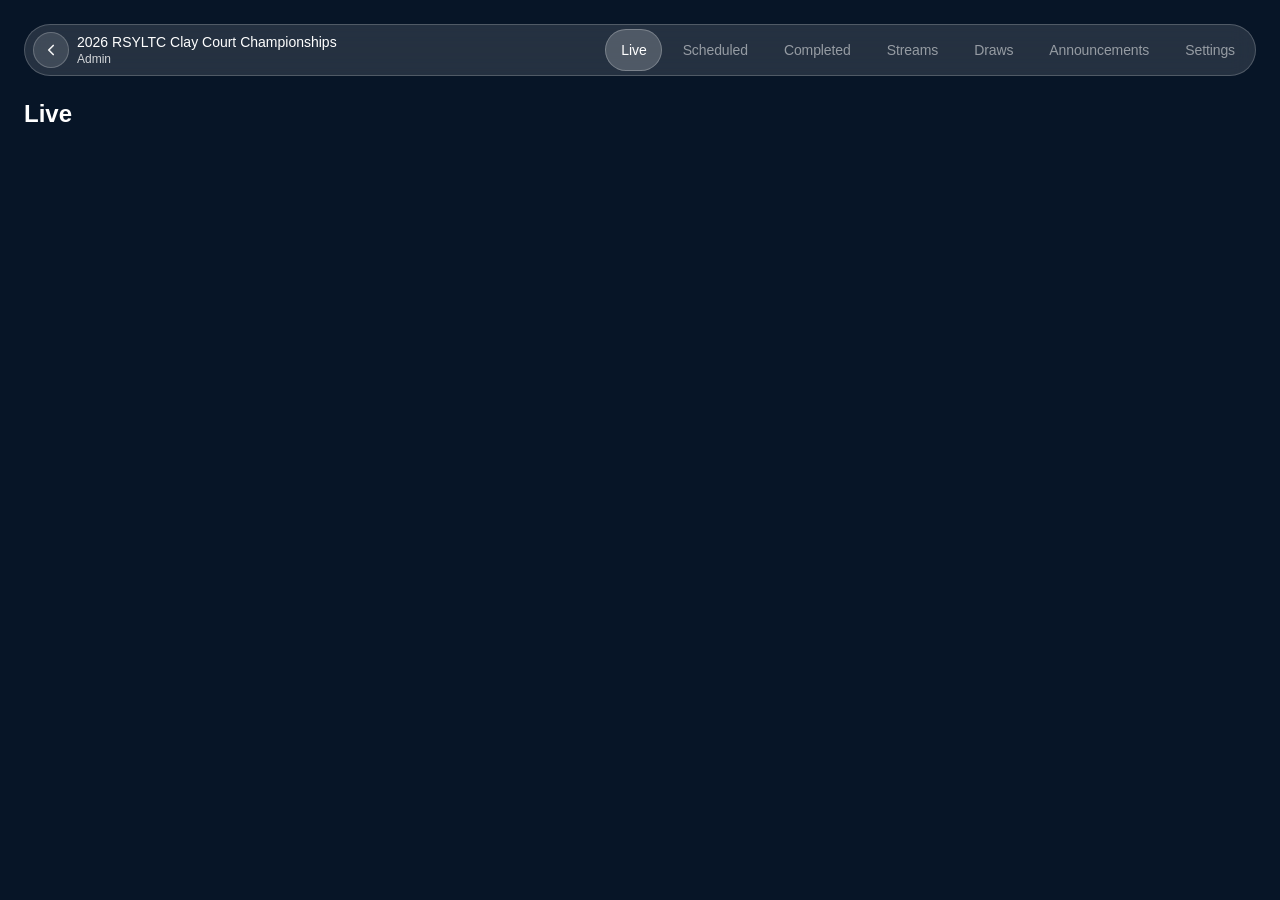
==== admin.html @ 53a026c7 "1.1.5 Hotfix. More pages have been added, with contextual tab pages for the overall page's main purp" ====
<!DOCTYPE html>
<html lang="en" class="no-transitions">
<head>
    <meta charset="UTF-8">
    <meta name="viewport" content="width=device-width, initial-scale=1.0">
    <title>2026 RSYLTC Clay Court Championships</title>
    <link rel="stylesheet" href="navbar.css">
    
    <script>
        window.PAGE_THEME = 'theme-australian';
        window.PAGE_PRIMARY_TITLE = '2026 RSYLTC Clay Court Championships';
        window.PAGE_SECONDARY_TITLE = 'Admin';

        window.PAGE_NAVIGATION_ITEMS = [
            { label: 'Live', target: '#live' },
            { label: 'Scheduled', target: '#scheduled' },
            { label: 'Completed', target: '#completed' },
            { label: 'Streams', target: '#streams' },
            { label: 'Draws', target: '#draws' },
            { label: 'Announcements', target: '#announcements' },
            { label: 'Settings', target: '#settings' }
        ];
    </script>
    <script src="anti-flash.js"></script>
    <script src="navbar.js" defer></script>
</head>
<body>

    <div class="navigation-container" id="navContainer"></div>

    <main class="main-content">
        <section id="live" class="tab-view">
            <h1>Live</h1>
        </section>
        <section id="scheduled" class="tab-view">
            <h1>Scheduled</h1>
        </section>
        <section id="completed" class="tab-view">
            <h1>Completed</h1>
        </section>
        <section id="streams" class="tab-view">
            <h1>Streams</h1>
        </section>
        <section id="draws" class="tab-view">
            <h1>Draws</h1>
        </section>
        <section id="announcements" class="tab-view">
            <h1>Announcements</h1>
        </section>
        <section id="settings" class="tab-view">
            <h1>Settings</h1>
        </section>
    </main>
    
</body>
</html>
---- navbar.css ----
/* ==========================================================================
   Navigation Component Stylesheet
   ========================================================================== */

/* -------------------------------------------------------------
   0. Global Resets & Transitions Control
   ------------------------------------------------------------- */
.no-transitions *,
.no-transitions *::before,
.no-transitions *::after {
    transition: none !important;
}

*, *::before, *::after {
    box-sizing: border-box;
    margin: 0;
    padding: 0;
    -webkit-tap-highlight-color: transparent;
}

/* -------------------------------------------------------------
   1. Design Tokens & Theme Definitions
   ------------------------------------------------------------- */
:root {
    --canvas-background-color: #0B192C;
    --court-accent-color: #38BDF8;
    --navbar-height: 52px;
    --back-btn-size: 36px;
    --tab-bubble-height: 44px;
    --back-btn-offset: calc((var(--navbar-height) - var(--back-btn-size)) / 2);
    --tab-bubble-offset-v: calc((var(--navbar-height) - var(--tab-bubble-height)) / 2);
    --page-outer-spacing: 24px;
    --navbar-pill-background: rgba(15, 23, 42, 0.75);
    --navbar-border-color: rgba(255, 255, 255, 0.2);
    
    /* Easing Definitions */
    --ease-cinematic: cubic-bezier(0.32, 0.94, 0.2, 1);
    --ease-bubble: cubic-bezier(0.32, 0.94, 0.2, 1);
    --fade-duration: 0.4s;
    --slide-duration: 0.75s;
    --chevron-duration: 0.5s;

    /* BAR 3 ANIMATION TIMINGS */
    --bar3-fade-out-duration: 0.75s;
    --bar3-fade-in-duration: 0.75s;

    /* Set by JS when toggling Bar 3 */
    --bar3-h: auto;
}

/* Themes */
:root.theme-australian, body.theme-australian { --canvas-background-color: #071527; --court-accent-color: #38BDF8; }
:root.theme-french, body.theme-french         { --canvas-background-color: #1A4D2E; --court-accent-color: #E27355; }
:root.theme-wimbledon, body.theme-wimbledon   { --canvas-background-color: #3D2358; --court-accent-color: #34D399; }
:root.theme-usopen, body.theme-usopen         { --canvas-background-color: #1E293B; --court-accent-color: #60A5FA; }
:root.theme-streams, body.theme-streams       { --canvas-background-color: #0B3D66; --court-accent-color: #38BDF8; }
:root.theme-settings, body.theme-settings     { --canvas-background-color: #2B1B3F; --court-accent-color: #C084FC; }

/* -------------------------------------------------------------
   2. Base Layout & Typography
   ------------------------------------------------------------- */
body {
    background-color: var(--canvas-background-color);
    width: 100%;
    min-height: 100vh;
    overflow-x: hidden;
    padding: var(--page-outer-spacing);
    font-family: "SF Pro Text", -apple-system, BlinkMacSystemFont, "Segoe UI", Roboto, sans-serif;
    -webkit-font-smoothing: antialiased;
    color: #FFFFFF;
    transition: background-color var(--fade-duration) var(--ease-cinematic);
}

.active-tab-display, 
h1, h2, h3, h4, h5, h6, 
.main-content {
    color: #FFFFFF !important;
}

.navigation-container {
    position: relative;
    z-index: 1000;
    display: flex;
    flex-direction: column;
    margin-bottom: var(--page-outer-spacing);
    transform: translateZ(0);
}

.main-content {
    transition: margin-top var(--bar3-fade-out-duration) var(--ease-cinematic),
                transform 0.3s var(--ease-cinematic);
}

/* Tab Views */
.tab-view {
    display: none;
    overflow: visible;
}

.tab-view.is-active {
    display: block;
}

/* -------------------------------------------------------------
   3. Main Navbar Shell (Bar 1 / Bar 2)
   ------------------------------------------------------------- */
.navbar {
    width: 100%;
    height: var(--navbar-height);
    background: var(--navbar-pill-background);
    border-radius: 9999px;
    border: 1px solid var(--navbar-border-color);
    overflow: hidden;
    display: flex;
    align-items: center;
    justify-content: space-between;
    position: relative;
    isolation: isolate;
}

@supports (backdrop-filter: blur(12px)) or (-webkit-backdrop-filter: blur(12px)) {
    .navbar {
        background: rgba(255, 255, 255, 0.12);
        backdrop-filter: blur(12px);
        -webkit-backdrop-filter: blur(12px);
    }
}

/* -------------------------------------------------------------
   4. Universal Action Button & Branding Components
   ------------------------------------------------------------- */
.branding-group {
    display: flex;
    align-items: center;
    padding-left: var(--back-btn-offset);
    flex-shrink: 0;
    width: max-content;
    z-index: 2;
    height: 100%;
}

.navigation-container:not(.is-collapsed-mode) .header-titles {
    flex-shrink: 0;
    width: max-content;
}

/* Universal Adaptable Action Button */
.action-button,
.icon-action-button {
    height: var(--back-btn-size);
    min-width: var(--back-btn-size);
    border-radius: 9999px;
    display: inline-flex;
    align-items: center;
    justify-content: center;
    gap: 6px;
    padding: 0 14px;
    background: rgba(255, 255, 255, 0.12);
    border: 1px solid rgba(255, 255, 255, 0.22);
    color: rgba(255, 255, 255, 0.95);
    font-size: 14px;
    font-weight: 500;
    line-height: 1;
    flex-shrink: 0;
    cursor: pointer;
    user-select: none;
    -webkit-tap-highlight-color: transparent;
    outline: none;
    touch-action: manipulation;
    will-change: transform, background-color, border-color;
    transition: transform 0.4s cubic-bezier(0.34, 1.75, 0.64, 1), 
                background-color 0.3s ease, 
                border-color 0.3s ease;
}

.action-button.icon-only,
.icon-action-button {
    width: var(--back-btn-size);
    padding: 0;
}

@media (hover: hover) and (pointer: fine) {
    .action-button:hover,
    .icon-action-button:hover { 
        background: rgba(255, 255, 255, 0.22); 
        border-color: rgba(255, 255, 255, 0.35); 
    }
}

.action-button:active, 
.action-button.is-pressed,
.icon-action-button:active, 
.icon-action-button.is-pressed {
    transform: scale(0.82) !important;
    background: rgba(255, 255, 255, 0.38) !important;
    border-color: rgba(255, 255, 255, 0.55) !important;
    transition: transform 0.04s ease, background-color 0.04s ease, border-color 0.04s ease !important;
}

.action-button:focus,
.action-button:focus-visible,
.icon-action-button:focus,
.icon-action-button:focus-visible {
    outline: none;
}

.action-button svg,
.icon-action-button svg {
    width: 18px;
    height: 18px;
    flex-shrink: 0;
    transition: transform var(--slide-duration) var(--ease-cinematic), opacity 0.3s var(--ease-cinematic);
}

/* -------------------------------------------------------------
   4b. Dynamic Section Header & Paragraph Animation
   ------------------------------------------------------------- */
.section-header {
    display: flex;
    flex-wrap: wrap;
    align-items: center;
    margin-bottom: 24px;
    width: 100%;
    overflow: visible;
    transition: gap 0.4s var(--ease-cinematic);
}

.section-header h1,
.section-header h2,
.section-header h3,
.section-header .active-tab-display,
.section-header .section-title {
    flex-shrink: 0;
    margin: 0;
}

.section-subtitle {
    font-size: 14px;
    line-height: 1.5;
    color: rgba(255, 255, 255, 0.72);
    width: 100%;
    order: 3;
    transition: transform 0.4s var(--ease-cinematic), 
                margin-top 0.4s var(--ease-cinematic),
                opacity 0.3s var(--ease-cinematic);
}

.section-actions {
    display: flex;
    align-items: center;
    gap: 8px;
    order: 2;
    
    overflow-x: auto;
    overflow-y: visible;
    scrollbar-width: none;
    -webkit-overflow-scrolling: touch;
    
    padding-top: 6px;
    padding-bottom: 6px;
    margin-top: -6px;
    margin-bottom: -6px;

    transition: margin 0.4s var(--ease-cinematic),
                padding 0.4s var(--ease-cinematic),
                width 0.4s var(--ease-cinematic),
                transform 0.4s var(--ease-cinematic);
}

.section-actions::-webkit-scrollbar {
    display: none;
}

.section-actions .action-button,
.section-actions .icon-action-button {
    flex-shrink: 0;
}

.section-header:not(.is-stacked) {
    flex-direction: row;
    gap: 12px 16px;
}

.section-header:not(.is-stacked) .section-actions {
    width: auto;
    max-width: none;
    margin-left: -10px;
    margin-right: -10px;
    padding-left: 10px;
    padding-right: 10px;
}

.section-header:not(.is-stacked) .section-subtitle {
    margin-top: 4px;
}

.section-header.is-stacked {
    flex-direction: column;
    align-items: flex-start;
    gap: 12px;
}

.section-header.is-stacked .section-actions {
    margin-left: calc(-1 * var(--page-outer-spacing));
    margin-right: calc(-1 * var(--page-outer-spacing));
    padding-left: var(--page-outer-spacing);
    padding-right: var(--page-outer-spacing);
    width: calc(100% + (2 * var(--page-outer-spacing)));
}

.section-header.is-stacked .section-subtitle {
    margin-top: 2px;
}

/* -------------------------------------------------------------
   5. Header & Chevron Hardcoded States
   ------------------------------------------------------------- */
.toggle-menu-button { 
    display: none; 
    z-index: 10; 
}

.toggle-menu-button svg {
    width: 18px;
    height: 18px;
    transform: rotate(0deg);
    transition: transform var(--chevron-duration) var(--ease-cinematic);
    transform-origin: center center;
}

.toggle-menu-button:not(.is-collapsed) svg {
    transform: rotate(180deg);
}

.toggle-menu-button.is-collapsed svg { 
    transform: rotate(360deg); 
}

.header-titles {
    height: var(--back-btn-size);
    display: flex;
    flex-direction: column;
    justify-content: center;
    gap: 1px;
    white-space: nowrap;
    padding: 0 var(--back-btn-offset);
    overflow: hidden;
    flex-shrink: 0;
    width: max-content;
}

.primary-title { 
    font-size: 14px; 
    line-height: 1.2; 
    font-weight: 500; 
    color: #FFFFFF; 
}

.secondary-title { 
    font-size: 12px; 
    line-height: 1.2; 
    font-weight: 400; 
    color: rgba(255, 255, 255, 0.80); 
}

/* -------------------------------------------------------------
   6. Tabs & Active Pill Highlight
   ------------------------------------------------------------- */
.tab-scroll-viewport {
    position: relative;
    display: flex;
    align-items: center;
    height: 100%;
    margin-left: auto;
    overflow-x: auto;
    scrollbar-width: none;
    min-width: 0;
    scroll-behavior: auto !important;
    overscroll-behavior-x: contain;
    -webkit-overflow-scrolling: auto;
    touch-action: pan-x pan-y;
}

.tab-scroll-viewport::-webkit-scrollbar { 
    display: none; 
}

.tab-list {
    position: relative;
    display: flex;
    align-items: center;
    gap: 4px;
    list-style: none;
    height: 100%;
    padding: 0 var(--tab-bubble-offset-v);
    margin-left: auto;
    flex-shrink: 0;
}

.tab-item { 
    height: 100%; 
    display: flex; 
    align-items: center; 
    flex-shrink: 0; 
    z-index: 1; 
    position: relative; 
}

.tab-link {
    color: rgba(255, 255, 255, 0.72);
    text-decoration: none;
    font-size: 14px;
    font-weight: 400;
    letter-spacing: -0.1px;
    white-space: nowrap;
    height: 100%;
    display: flex;
    align-items: center;
    padding: 0 16px;
    border-radius: 9999px;
    opacity: 0.72;
    transition: color 0.3s var(--ease-cinematic), opacity 0.3s var(--ease-cinematic);
    user-select: none;
    cursor: pointer;
    touch-action: manipulation;
    -webkit-tap-highlight-color: transparent;
}

.tab-link.is-active,
.tab-link.is-active:hover,
.tab-link.is-active:focus,
.tab-link.is-active:active { 
    color: #FFFFFF !important; 
    opacity: 1 !important; 
    font-weight: 400;
}

@media (hover: hover) {
    .tab-link:not(.is-active):hover { 
        color: rgba(255, 255, 255, 0.95); 
        opacity: 0.9; 
    }
}

.active-tab-highlight {
    position: absolute;
    top: var(--tab-bubble-offset-v);
    bottom: var(--tab-bubble-offset-v);
    left: 0;
    background: rgba(255, 255, 255, 0.20);
    border: 1px solid rgba(255, 255, 255, 0.25);
    border-radius: 9999px;
    pointer-events: none;
    opacity: 0;
    transition: transform var(--slide-duration) var(--ease-bubble), 
                width var(--slide-duration) var(--ease-bubble), 
                opacity var(--fade-duration) var(--ease-cinematic);
    z-index: 0;
    will-change: transform, width;
}

.active-tab-highlight.is-visible { 
    opacity: 1; 
}

.active-tab-highlight.no-transition { 
    transition: none !important; 
}

.icon-action-button,
.action-button,
.stacked-tab-navbar {
    will-change: transform, opacity;
    transform: translateZ(0);
}

.stacked-tab-wrapper {
    display: none;
    z-index: 0;
}

/* -------------------------------------------------------------
   7. State 2 Collapsed Layout Rules (Bar 2 & Bar 3)
   ------------------------------------------------------------- */
.navigation-container.is-collapsed-mode .toggle-menu-button {
    display: grid;
    position: absolute;
    right: 0;
    top: 50%;
    transform: translateY(-50%);
    margin-right: var(--back-btn-offset);
    margin-left: 16px; 
}

.navigation-container.is-collapsed-mode .toggle-menu-button:active,
.navigation-container.is-collapsed-mode .toggle-menu-button.is-pressed {
    transform: translateY(-50%) scale(0.82) !important;
}

.navigation-container.is-collapsed-mode .branding-group {
    padding-right: calc(var(--back-btn-size) + (var(--back-btn-offset) * 2));
    width: 100%;
    min-width: 0;
    flex-shrink: 1;
}

.navigation-container.is-collapsed-mode .header-titles { 
    min-width: 0; 
    flex-shrink: 1;
    padding-right: 4px;
}

.navigation-container.is-collapsed-mode .primary-title,
.navigation-container.is-collapsed-mode .secondary-title { 
    text-overflow: ellipsis; 
    overflow: hidden; 
}

.combined-header-navbar {
    flex-shrink: 0;
}

.navigation-container:not(.is-collapsed-mode) .branding-group {
    flex-shrink: 0;
}

.navigation-container:not(.is-collapsed-mode) .tab-scroll-viewport {
    flex-shrink: 0;
}

/* -------------------------------------------------------------
   8. Bar 3 Accordion Grid & Animations
   ------------------------------------------------------------- */
#lowerTabWrapper,
.navigation-container.is-collapsed-mode .stacked-tab-wrapper {
    display: block;
    width: 100%;
    margin-top: 0px;
    overflow: visible !important; 
    height: var(--bar3-h, 0px);
    transition: height var(--bar3-fade-in-duration) var(--ease-cinematic);
    will-change: height;
    z-index: 1;
}

.navigation-container.is-collapsed-mode .stacked-tab-wrapper.is-hidden {
    pointer-events: none;
    height: 0px !important;
    transition: height var(--bar3-fade-out-duration) var(--ease-cinematic);
}

.navigation-container:not(.is-collapsed-mode) #lowerTabWrapper {
    display: none !important;
}

.navigation-container:not(.is-collapsed-mode) .toggle-menu-button {
    display: none !important;
}

.navigation-container.is-collapsed-mode #combinedNavbar .tab-scroll-viewport {
    display: flex !important;
    visibility: hidden !important;
    pointer-events: none !important;
    position: absolute !important;
    opacity: 0 !important;
    right: 0;
}

.navigation-container.is-collapsed-mode .stacked-tab-navbar-inner {
    padding-top: 8px;
    background: transparent;
}

.navigation-container.is-collapsed-mode .stacked-tab-navbar {
    display: flex;
    height: var(--navbar-height);
    border-radius: 9999px;
    overflow: hidden;
    opacity: 1;
    transform: translateY(0);
    filter: blur(0px);
    transition: opacity var(--bar3-fade-in-duration) var(--ease-cinematic),
                transform var(--bar3-fade-in-duration) var(--ease-cinematic),
                filter var(--bar3-fade-in-duration) var(--ease-cinematic);
    will-change: opacity, transform, filter;
    position: relative;
    z-index: 1;
}

.navigation-container.is-collapsed-mode .stacked-tab-wrapper.is-hidden .stacked-tab-navbar {
    opacity: 0;
    transform: translateY(calc(-100% - 8px));
    filter: blur(6px);
    transition: opacity var(--bar3-fade-out-duration) var(--ease-cinematic),
                transform var(--bar3-fade-out-duration) var(--ease-cinematic),
                filter var(--bar3-fade-out-duration) var(--ease-cinematic);
}

.navigation-container.is-collapsed-mode #combinedNavbar {
    position: relative;
    z-index: 3;
}

.navigation-container.is-collapsed-mode {
    position: relative;
    z-index: 1000;
}

.navigation-container.is-collapsed-mode .stacked-tab-navbar .tab-scroll-viewport { 
    width: 100%; 
    height: 100%;
    padding: 0 var(--tab-bubble-offset-v); 
    border-radius: 9999px;
    overflow-x: auto;
}

.navigation-container.is-collapsed-mode .stacked-tab-navbar .tab-list { 
    margin-left: 0; 
    padding: 0; 
}
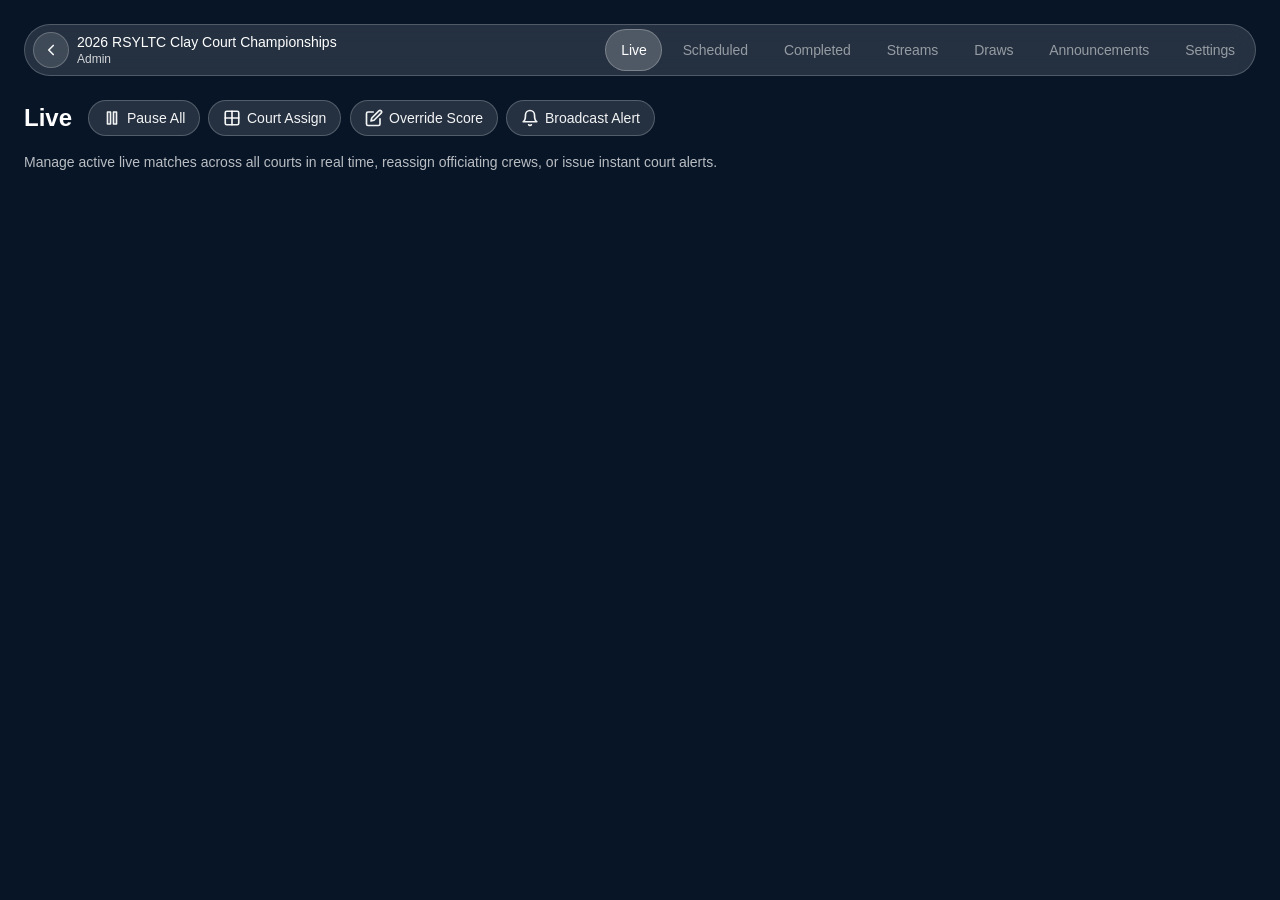
==== commit 5947190b: "1.1.6 Pages now have more contextual information. This includes full button rows, and paragraph info" ====
--- a/admin.html
+++ b/admin.html
@@ -30,25 +30,249 @@
 
     <main class="main-content">
         <section id="live" class="tab-view">
-            <h1>Live</h1>
-        </section>
+            <div class="section-header">
+                <h1>Live</h1>
+                <div class="section-actions">
+                    <button class="action-button" aria-label="Pause All Matches">
+                        <svg viewBox="0 0 24 24" fill="none" stroke="currentColor" stroke-width="2.2" stroke-linecap="round" stroke-linejoin="round">
+                            <rect x="6" y="4" width="4" height="16"></rect>
+                            <rect x="14" y="4" width="4" height="16"></rect>
+                        </svg>
+                        <span>Pause All</span>
+                    </button>
+                    <button class="action-button" aria-label="Assign Courts">
+                        <svg viewBox="0 0 24 24" fill="none" stroke="currentColor" stroke-width="2.2" stroke-linecap="round" stroke-linejoin="round">
+                            <rect x="3" y="3" width="18" height="18" rx="2"></rect>
+                            <path d="M3 12h18"></path>
+                            <path d="M12 3v18"></path>
+                        </svg>
+                        <span>Court Assign</span>
+                    </button>
+                    <button class="action-button" aria-label="Override Score">
+                        <svg viewBox="0 0 24 24" fill="none" stroke="currentColor" stroke-width="2.2" stroke-linecap="round" stroke-linejoin="round">
+                            <path d="M11 4H4a2 2 0 0 0-2 2v14a2 2 0 0 0 2 2h14a2 2 0 0 0 2-2v-7"></path>
+                            <path d="M18.5 2.5a2.121 2.121 0 0 1 3 3L12 15l-4 1 1-4 9.5-9.5z"></path>
+                        </svg>
+                        <span>Override Score</span>
+                    </button>
+                    <button class="action-button" aria-label="Broadcast Alert">
+                        <svg viewBox="0 0 24 24" fill="none" stroke="currentColor" stroke-width="2.2" stroke-linecap="round" stroke-linejoin="round">
+                            <path d="M18 8A6 6 0 0 0 6 8c0 7-3 9-3 9h18s-3-2-3-9"></path>
+                            <path d="M13.73 21a2 2 0 0 1-3.46 0"></path>
+                        </svg>
+                        <span>Broadcast Alert</span>
+                    </button>
+                </div>
+                <p class="section-subtitle">Manage active live matches across all courts in real time, reassign officiating crews, or issue instant court alerts.</p>
+            </div>
+        </section>
+
         <section id="scheduled" class="tab-view">
-            <h1>Scheduled</h1>
-        </section>
+            <div class="section-header">
+                <h1>Scheduled</h1>
+                <div class="section-actions">
+                    <button class="action-button" aria-label="Auto Schedule">
+                        <svg viewBox="0 0 24 24" fill="none" stroke="currentColor" stroke-width="2.2" stroke-linecap="round" stroke-linejoin="round">
+                            <rect x="3" y="4" width="18" height="18" rx="2" ry="2"></rect>
+                            <line x1="16" y1="2" x2="16" y2="6"></line>
+                            <line x1="8" y1="2" x2="8" y2="6"></line>
+                            <line x1="3" y1="10" x2="21" y2="10"></line>
+                            <path d="m10 16 2 2 4-4"></path>
+                        </svg>
+                        <span>Auto-Schedule</span>
+                    </button>
+                    <button class="action-button" aria-label="Delay Matches">
+                        <svg viewBox="0 0 24 24" fill="none" stroke="currentColor" stroke-width="2.2" stroke-linecap="round" stroke-linejoin="round">
+                            <circle cx="12" cy="12" r="10"></circle>
+                            <polyline points="12 6 12 12 16 14"></polyline>
+                        </svg>
+                        <span>Delay Matches</span>
+                    </button>
+                    <button class="action-button" aria-label="Court Availability">
+                        <svg viewBox="0 0 24 24" fill="none" stroke="currentColor" stroke-width="2.2" stroke-linecap="round" stroke-linejoin="round">
+                            <rect x="3" y="3" width="7" height="7"></rect>
+                            <rect x="14" y="3" width="7" height="7"></rect>
+                            <rect x="14" y="14" width="7" height="7"></rect>
+                            <rect x="3" y="14" width="7" height="7"></rect>
+                        </svg>
+                        <span>Court Availability</span>
+                    </button>
+                </div>
+                <p class="section-subtitle">Oversee upcoming order of play, balance court workloads, and apply schedule delays due to weather or length of play.</p>
+            </div>
+        </section>
+
         <section id="completed" class="tab-view">
-            <h1>Completed</h1>
-        </section>
+            <div class="section-header">
+                <h1>Completed</h1>
+                <div class="section-actions">
+                    <button class="action-button" aria-label="Verify Scores">
+                        <svg viewBox="0 0 24 24" fill="none" stroke="currentColor" stroke-width="2.2" stroke-linecap="round" stroke-linejoin="round">
+                            <path d="M22 11.08V12a10 10 0 1 1-5.93-9.14"></path>
+                            <polyline points="22 4 12 14.01 9 11.01"></polyline>
+                        </svg>
+                        <span>Verify Scores</span>
+                    </button>
+                    <button class="action-button" aria-label="Audit Log">
+                        <svg viewBox="0 0 24 24" fill="none" stroke="currentColor" stroke-width="2.2" stroke-linecap="round" stroke-linejoin="round">
+                            <path d="M14 2H6a2 2 0 0 0-2 2v16a2 2 0 0 0 2 2h12a2 2 0 0 0 2-2V8z"></path>
+                            <polyline points="14 2 14 8 20 8"></polyline>
+                            <line x1="16" y1="13" x2="8" y2="13"></line>
+                            <line x1="16" y1="17" x2="8" y2="17"></line>
+                        </svg>
+                        <span>Audit Log</span>
+                    </button>
+                    <button class="action-button" aria-label="Re-Open Match">
+                        <svg viewBox="0 0 24 24" fill="none" stroke="currentColor" stroke-width="2.2" stroke-linecap="round" stroke-linejoin="round">
+                            <polyline points="1 4 1 10 7 10"></polyline>
+                            <path d="M3.51 15a9 9 0 1 0 2.13-9.36L1 10"></path>
+                        </svg>
+                        <span>Re-Open Match</span>
+                    </button>
+                </div>
+                <p class="section-subtitle">Review official match scorecards, sign off on completed results, and audit referee logs before finalizing results.</p>
+            </div>
+        </section>
+
         <section id="streams" class="tab-view">
-            <h1>Streams</h1>
-        </section>
+            <div class="section-header">
+                <h1>Streams</h1>
+                <div class="section-actions">
+                    <button class="action-button" aria-label="Add Feed">
+                        <svg viewBox="0 0 24 24" fill="none" stroke="currentColor" stroke-width="2.2" stroke-linecap="round" stroke-linejoin="round">
+                            <line x1="12" y1="5" x2="12" y2="19"></line>
+                            <line x1="5" y1="12" x2="19" y2="12"></line>
+                        </svg>
+                        <span>Add Feed</span>
+                    </button>
+                    <button class="action-button" aria-label="Stream Quality">
+                        <svg viewBox="0 0 24 24" fill="none" stroke="currentColor" stroke-width="2.2" stroke-linecap="round" stroke-linejoin="round">
+                            <line x1="4" y1="21" x2="4" y2="14"></line>
+                            <line x1="4" y1="10" x2="4" y2="3"></line>
+                            <line x1="12" y1="21" x2="12" y2="12"></line>
+                            <line x1="12" y1="8" x2="12" y2="3"></line>
+                            <line x1="20" y1="21" x2="20" y2="16"></line>
+                            <line x1="20" y1="12" x2="20" y2="3"></line>
+                            <line x1="1" y1="14" x2="7" y2="14"></line>
+                            <line x1="9" y1="8" x2="15" y2="8"></line>
+                            <line x1="17" y1="16" x2="23" y2="16"></line>
+                        </svg>
+                        <span>Quality</span>
+                    </button>
+                    <button class="action-button" aria-label="Restream All">
+                        <svg viewBox="0 0 24 24" fill="none" stroke="currentColor" stroke-width="2.2" stroke-linecap="round" stroke-linejoin="round">
+                            <polyline points="23 4 23 10 17 10"></polyline>
+                            <path d="M20.49 15a9 9 0 1 1-2.12-9.36L23 10"></path>
+                        </svg>
+                        <span>Restream All</span>
+                    </button>
+                </div>
+                <p class="section-subtitle">Monitor active camera feeds, manage bitrate settings, and route court video channels to official streaming partners.</p>
+            </div>
+        </section>
+
         <section id="draws" class="tab-view">
-            <h1>Draws</h1>
-        </section>
+            <div class="section-header">
+                <h1>Draws</h1>
+                <div class="section-actions">
+                    <button class="action-button" aria-label="Seed Players">
+                        <svg viewBox="0 0 24 24" fill="none" stroke="currentColor" stroke-width="2.2" stroke-linecap="round" stroke-linejoin="round">
+                            <line x1="4" y1="6" x2="20" y2="6"></line>
+                            <line x1="4" y1="12" x2="20" y2="12"></line>
+                            <line x1="4" y1="18" x2="20" y2="18"></line>
+                        </svg>
+                        <span>Seed Players</span>
+                    </button>
+                    <button class="action-button" aria-label="Generate Brackets">
+                        <svg viewBox="0 0 24 24" fill="none" stroke="currentColor" stroke-width="2.2" stroke-linecap="round" stroke-linejoin="round">
+                            <line x1="6" y1="3" x2="6" y2="15"></line>
+                            <circle cx="18" cy="6" r="3"></circle>
+                            <circle cx="6" cy="18" r="3"></circle>
+                            <path d="M18 9a9 9 0 0 1-9 9"></path>
+                        </svg>
+                        <span>Generate Brackets</span>
+                    </button>
+                    <button class="action-button" aria-label="Print PDF">
+                        <svg viewBox="0 0 24 24" fill="none" stroke="currentColor" stroke-width="2.2" stroke-linecap="round" stroke-linejoin="round">
+                            <polyline points="6 9 6 2 18 2 18 9"></polyline>
+                            <path d="M6 18H4a2 2 0 0 1-2-2v-5a2 2 0 0 1 2-2h16a2 2 0 0 1 2 2v5a2 2 0 0 1-2 2h-2"></path>
+                            <rect x="6" y="14" width="12" height="8"></rect>
+                        </svg>
+                        <span>Print PDF</span>
+                    </button>
+                    <button class="action-button" aria-label="Lock Draws">
+                        <svg viewBox="0 0 24 24" fill="none" stroke="currentColor" stroke-width="2.2" stroke-linecap="round" stroke-linejoin="round">
+                            <rect x="3" y="11" width="18" height="11" rx="2" ry="2"></rect>
+                            <path d="M7 11V7a5 5 0 0 1 10 0v4"></path>
+                        </svg>
+                        <span>Lock Draws</span>
+                    </button>
+                </div>
+                <p class="section-subtitle">Configure tournament draw sizes, apply seedings according to rankings, and publish updated playoff brackets.</p>
+            </div>
+        </section>
+
         <section id="announcements" class="tab-view">
-            <h1>Announcements</h1>
-        </section>
+            <div class="section-header">
+                <h1>Announcements</h1>
+                <div class="section-actions">
+                    <button class="action-button" aria-label="New Post">
+                        <svg viewBox="0 0 24 24" fill="none" stroke="currentColor" stroke-width="2.2" stroke-linecap="round" stroke-linejoin="round">
+                            <circle cx="12" cy="12" r="10"></circle>
+                            <line x1="12" y1="8" x2="12" y2="16"></line>
+                            <line x1="8" y1="12" x2="16" y2="12"></line>
+                        </svg>
+                        <span>New Post</span>
+                    </button>
+                    <button class="action-button" aria-label="Push Notification">
+                        <svg viewBox="0 0 24 24" fill="none" stroke="currentColor" stroke-width="2.2" stroke-linecap="round" stroke-linejoin="round">
+                            <line x1="22" y1="2" x2="11" y2="13"></line>
+                            <polygon points="22 2 15 22 11 13 2 9 22 2"></polygon>
+                        </svg>
+                        <span>Push Notification</span>
+                    </button>
+                    <button class="action-button" aria-label="Drafts">
+                        <svg viewBox="0 0 24 24" fill="none" stroke="currentColor" stroke-width="2.2" stroke-linecap="round" stroke-linejoin="round">
+                            <path d="M14 2H6a2 2 0 0 0-2 2v16a2 2 0 0 0 2 2h12a2 2 0 0 0 2-2V8z"></path>
+                            <polyline points="14 2 14 8 20 8"></polyline>
+                        </svg>
+                        <span>Drafts</span>
+                    </button>
+                </div>
+                <p class="section-subtitle">Send urgent tournament notifications, schedule spectator updates, and broadcast official referee announcements.</p>
+            </div>
+        </section>
+
         <section id="settings" class="tab-view">
-            <h1>Settings</h1>
+            <div class="section-header">
+                <h1>Settings</h1>
+                <div class="section-actions">
+                    <button class="action-button" aria-label="Save Changes">
+                        <svg viewBox="0 0 24 24" fill="none" stroke="currentColor" stroke-width="2.2" stroke-linecap="round" stroke-linejoin="round">
+                            <polyline points="20 6 9 17 4 12"></polyline>
+                        </svg>
+                        <span>Save Changes</span>
+                    </button>
+                    <button class="action-button" aria-label="Manage Roles">
+                        <svg viewBox="0 0 24 24" fill="none" stroke="currentColor" stroke-width="2.2" stroke-linecap="round" stroke-linejoin="round">
+                            <path d="M17 21v-2a4 4 0 0 0-4-4H5a4 4 0 0 0-4 4v2"></path>
+                            <circle cx="9" cy="7" r="4"></circle>
+                            <path d="M23 21v-2a4 4 0 0 0-3-3.87"></path>
+                            <path d="M16 3.13a4 4 0 0 1 0 7.75"></path>
+                        </svg>
+                        <span>Manage Roles</span>
+                    </button>
+                    <button class="action-button" aria-label="System Backup">
+                        <svg viewBox="0 0 24 24" fill="none" stroke="currentColor" stroke-width="2.2" stroke-linecap="round" stroke-linejoin="round">
+                            <ellipse cx="12" cy="5" rx="9" ry="3"></ellipse>
+                            <path d="M21 12c0 1.66-4 3-9 3s-9-1.34-9-3"></path>
+                            <path d="M3 5v14c0 1.66 4 3 9 3s9-1.34 9-3V5"></path>
+                        </svg>
+                        <span>System Backup</span>
+                    </button>
+                </div>
+                <p class="section-subtitle">Configure tournament access permissions, scoring rules, automated timing parameters, and security credentials.</p>
+            </div>
         </section>
     </main>
     
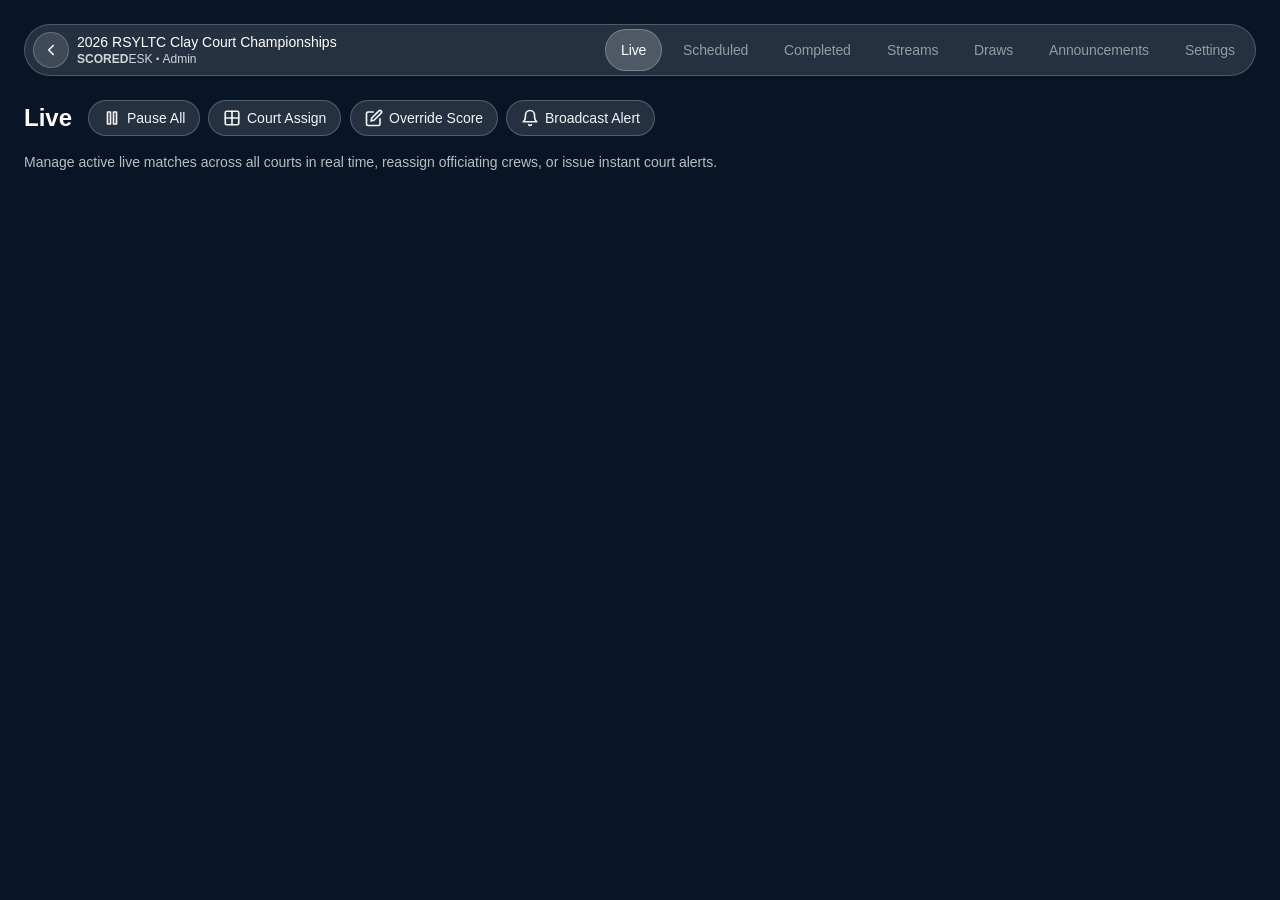
==== commit fa9a9545: "1.4.0 Minor Update. Addition of SCOREDESK branding in the top left corner of all screens that have a" ====
--- a/admin.html
+++ b/admin.html
@@ -9,7 +9,19 @@
     <script>
         window.PAGE_THEME = 'theme-australian';
         window.PAGE_PRIMARY_TITLE = '2026 RSYLTC Clay Court Championships';
-        window.PAGE_SECONDARY_TITLE = 'Admin';
+        window.PAGE_SECONDARY_TITLE = `
+            <span style="font-weight: 900;">S</span>
+            <span style="font-weight: 838;">C</span>
+            <span style="font-weight: 775;">O</span>
+            <span style="font-weight: 713;">R</span>
+            <span style="font-weight: 650;">E</span>
+            <span style="font-weight: 588;">D</span>
+            <span style="font-weight: 525;">E</span>
+            <span style="font-weight: 463;">S</span>
+            <span style="font-weight: 400;">K</span>
+            <span style="font-weight: 1000;">&nbsp;·&nbsp;</span>
+            <span style="font-weight: 400;">Admin</span>
+        `;
 
         window.PAGE_NAVIGATION_ITEMS = [
             { label: 'Live', target: '#live' },
--- a/navbar.css
+++ b/navbar.css
@@ -33,7 +33,8 @@
     --navbar-pill-background: rgba(15, 23, 42, 0.75);
     --navbar-border-color: rgba(255, 255, 255, 0.2);
     
-    /* Easing Definitions */
+    /* Spring & Easing Curves */
+    --ease-spring: cubic-bezier(0.34, 1.75, 0.64, 1);
     --ease-cinematic: cubic-bezier(0.32, 0.94, 0.2, 1);
     --ease-bubble: cubic-bezier(0.32, 0.94, 0.2, 1);
     --fade-duration: 0.4s;
@@ -44,8 +45,8 @@
     --bar3-fade-out-duration: 0.75s;
     --bar3-fade-in-duration: 0.75s;
 
-    /* Set by JS when toggling Bar 3 */
-    --bar3-h: auto;
+    /* Set dynamically by JS when toggling Bar 3 */
+    --bar3-h: 0px;
 }
 
 /* Themes */
@@ -77,16 +78,22 @@
     color: #FFFFFF !important;
 }
 
+/* Floating Navigation Container */
 .navigation-container {
-    position: relative;
+    position: fixed;
+    top: var(--page-outer-spacing);
+    left: var(--page-outer-spacing);
+    right: var(--page-outer-spacing);
     z-index: 1000;
     display: flex;
     flex-direction: column;
-    margin-bottom: var(--page-outer-spacing);
+    margin-bottom: 0;
     transform: translateZ(0);
 }
 
+/* Main Content Spacing & Smooth Shift for Bar 3 */
 .main-content {
+    margin-top: calc(var(--navbar-height) + var(--page-outer-spacing) + var(--bar3-h, 0px));
     transition: margin-top var(--bar3-fade-out-duration) var(--ease-cinematic),
                 transform 0.3s var(--ease-cinematic);
 }
@@ -95,6 +102,7 @@
 .tab-view {
     display: none;
     overflow: visible;
+    scroll-margin-top: calc(var(--navbar-height) + (2 * var(--page-outer-spacing)) + var(--bar3-h, 0px));
 }
 
 .tab-view.is-active {
@@ -144,7 +152,6 @@
     width: max-content;
 }
 
-/* Universal Adaptable Action Button */
 .action-button,
 .icon-action-button {
     height: var(--back-btn-size);
@@ -168,7 +175,7 @@
     outline: none;
     touch-action: manipulation;
     will-change: transform, background-color, border-color;
-    transition: transform 0.4s cubic-bezier(0.34, 1.75, 0.64, 1), 
+    transition: transform var(--ease-spring) 0.4s, 
                 background-color 0.3s ease, 
                 border-color 0.3s ease;
 }
@@ -177,31 +184,6 @@
 .icon-action-button {
     width: var(--back-btn-size);
     padding: 0;
-}
-
-@media (hover: hover) and (pointer: fine) {
-    .action-button:hover,
-    .icon-action-button:hover { 
-        background: rgba(255, 255, 255, 0.22); 
-        border-color: rgba(255, 255, 255, 0.35); 
-    }
-}
-
-.action-button:active, 
-.action-button.is-pressed,
-.icon-action-button:active, 
-.icon-action-button.is-pressed {
-    transform: scale(0.82) !important;
-    background: rgba(255, 255, 255, 0.38) !important;
-    border-color: rgba(255, 255, 255, 0.55) !important;
-    transition: transform 0.04s ease, background-color 0.04s ease, border-color 0.04s ease !important;
-}
-
-.action-button:focus,
-.action-button:focus-visible,
-.icon-action-button:focus,
-.icon-action-button:focus-visible {
-    outline: none;
 }
 
 .action-button svg,
@@ -250,17 +232,14 @@
     align-items: center;
     gap: 8px;
     order: 2;
-    
     overflow-x: auto;
     overflow-y: visible;
     scrollbar-width: none;
     -webkit-overflow-scrolling: touch;
-    
     padding-top: 6px;
     padding-bottom: 6px;
     margin-top: -6px;
     margin-bottom: -6px;
-
     transition: margin 0.4s var(--ease-cinematic),
                 padding 0.4s var(--ease-cinematic),
                 width 0.4s var(--ease-cinematic),
@@ -357,6 +336,8 @@
 }
 
 .secondary-title { 
+    display: inline-flex;
+    align-items: center;
     font-size: 12px; 
     line-height: 1.2; 
     font-weight: 400; 
@@ -419,27 +400,54 @@
     padding: 0 16px;
     border-radius: 9999px;
     opacity: 0.72;
-    transition: color 0.3s var(--ease-cinematic), opacity 0.3s var(--ease-cinematic);
+    background: transparent !important;
+    will-change: transform, opacity, color;
+    transition: transform 0.4s var(--ease-spring), 
+                color 0.3s var(--ease-cinematic), 
+                opacity 0.3s var(--ease-cinematic);
     user-select: none;
     cursor: pointer;
     touch-action: manipulation;
     -webkit-tap-highlight-color: transparent;
 }
 
+.tab-link,
+.tab-item {
+    -webkit-tap-highlight-color: transparent;
+    -webkit-touch-callout: none;
+    user-select: none;
+}
+
+.tab-link:focus {
+    outline: none;
+}
+
+.tab-link:focus-visible {
+    outline: 2px solid var(--court-accent-color);
+    outline-offset: 2px;
+}
+
 .tab-link.is-active,
-.tab-link.is-active:hover,
-.tab-link.is-active:focus,
-.tab-link.is-active:active { 
+.tab-link.is-active:focus { 
     color: #FFFFFF !important; 
     opacity: 1 !important; 
     font-weight: 400;
+    background: transparent !important;
 }
 
 @media (hover: hover) {
-    .tab-link:not(.is-active):hover { 
+    .tab-link:hover { 
+        transform: translateY(-1px);
         color: rgba(255, 255, 255, 0.95); 
-        opacity: 0.9; 
+        opacity: 0.95; 
+        background: transparent !important;
     }
+}
+
+.tab-link:active,
+.tab-link.is-pressed {
+    transform: translateY(0) scale(0.92) !important;
+    transition: transform 0.05s ease !important;
 }
 
 .active-tab-highlight {
@@ -602,19 +610,115 @@
 }
 
 .navigation-container.is-collapsed-mode {
-    position: relative;
+    position: fixed;
     z-index: 1000;
 }
 
 .navigation-container.is-collapsed-mode .stacked-tab-navbar .tab-scroll-viewport { 
     width: 100%; 
     height: 100%;
-    padding: 0 var(--tab-bubble-offset-v); 
     border-radius: 9999px;
     overflow-x: auto;
 }
 
 .navigation-container.is-collapsed-mode .stacked-tab-navbar .tab-list { 
     margin-left: 0; 
-    padding: 0; 
+    padding: 0 var(--tab-bubble-offset-v); 
+}
+
+/* -------------------------------------------------------------
+   9. Shared Interactive Elements & Portal Card Mechanics
+   ------------------------------------------------------------- */
+.action-button,
+.icon-action-button,
+.toggle-menu-button,
+.card,
+.portal-card,
+.nav-card,
+.section-card,
+.feature-card,
+[data-href] {
+    cursor: pointer;
+    user-select: none;
+    -webkit-tap-highlight-color: transparent;
+    touch-action: manipulation;
+    will-change: transform, opacity, background-color, border-color, box-shadow;
+    /* Elastic Spring bounce response on release */
+    transition: transform 0.4s var(--ease-spring),
+                background-color 0.25s var(--ease-cinematic),
+                border-color 0.25s var(--ease-cinematic),
+                box-shadow 0.25s var(--ease-cinematic),
+                opacity 0.2s ease;
+}
+
+/* Portal Tile Default Layout */
+.card,
+.portal-card,
+.nav-card,
+.section-card,
+.feature-card {
+    display: block;
+    text-decoration: none;
+    color: inherit;
+    border: 1px solid rgba(255, 255, 255, 0.12);
+    background: rgba(255, 255, 255, 0.04);
+    padding: 1.5rem;
+    border-radius: 12px;
+    box-shadow: 0 4px 16px rgba(0, 0, 0, 0.15);
+}
+
+/* Hover State (Desktop Only) - Gets Bigger with Highlight Glow */
+@media (hover: hover) and (pointer: fine) {
+    .action-button:hover,
+    .icon-action-button:hover,
+    .toggle-menu-button:hover {
+        transform: translateY(-1px) scale(1.01);
+        background: rgba(255, 255, 255, 0.22);
+        border-color: rgba(255, 255, 255, 0.35);
+    }
+
+    .card:hover,
+    .portal-card:hover,
+    .nav-card:hover,
+    .section-card:hover,
+    .feature-card:hover,
+    [data-href]:hover {
+        transform: translateY(-4px) scale(1.025);
+        background: rgba(255, 255, 255, 0.09) !important;
+        border-color: rgba(255, 255, 255, 0.38) !important;
+        box-shadow: 0 12px 30px -4px rgba(0, 0, 0, 0.45), 0 0 20px rgba(255, 255, 255, 0.08) !important;
+    }
+}
+
+/* Press State - Instant Compression Feedback */
+.action-button:active,
+.action-button.is-pressed,
+.icon-action-button:active,
+.icon-action-button.is-pressed,
+.toggle-menu-button:active,
+.toggle-menu-button.is-pressed {
+    transform: scale(0.82) !important;
+    background: rgba(255, 255, 255, 0.38) !important;
+    border-color: rgba(255, 255, 255, 0.55) !important;
+    transition: transform 0.04s ease, background-color 0.04s ease, border-color 0.04s ease !important;
+}
+
+.card:active,
+.card.is-pressed,
+.portal-card:active,
+.portal-card.is-pressed,
+.nav-card:active,
+.nav-card.is-pressed,
+.section-card:active,
+.section-card.is-pressed,
+.feature-card:active,
+.feature-card.is-pressed,
+[data-href]:active,
+[data-href].is-pressed {
+    transform: scale(0.95) translateY(0) !important;
+    background: rgba(255, 255, 255, 0.16) !important;
+    border-color: rgba(255, 255, 255, 0.45) !important;
+    box-shadow: 0 2px 8px rgba(0, 0, 0, 0.2) !important;
+    opacity: 0.9 !important;
+    transition: transform 0.04s ease, background-color 0.04s ease, border-color 0.04s ease, box-shadow 0.04s ease !important;
 }
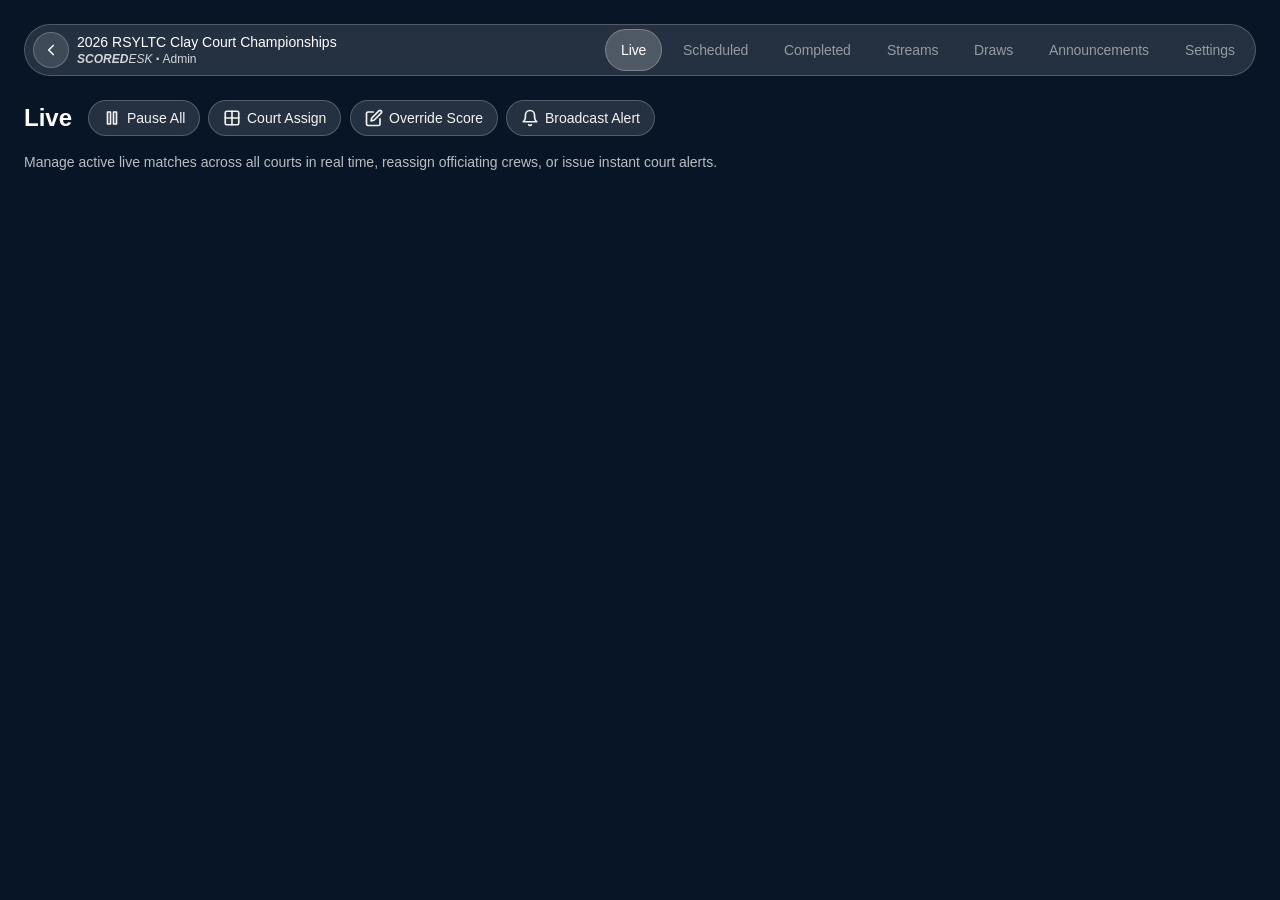
==== commit e243dbba: "1.4.3 Hotfix. Updated the SCOREDESK logo to now be in italics, alongside the original dynamic weight" ====
--- a/admin.html
+++ b/admin.html
@@ -10,15 +10,15 @@
         window.PAGE_THEME = 'theme-australian';
         window.PAGE_PRIMARY_TITLE = '2026 RSYLTC Clay Court Championships';
         window.PAGE_SECONDARY_TITLE = `
-            <span style="font-weight: 900;">S</span>
-            <span style="font-weight: 838;">C</span>
-            <span style="font-weight: 775;">O</span>
-            <span style="font-weight: 713;">R</span>
-            <span style="font-weight: 650;">E</span>
-            <span style="font-weight: 588;">D</span>
-            <span style="font-weight: 525;">E</span>
-            <span style="font-weight: 463;">S</span>
-            <span style="font-weight: 400;">K</span>
+            <span style="font-weight: 900; font-style: italic;">S</span>
+            <span style="font-weight: 838; font-style: italic;">C</span>
+            <span style="font-weight: 775; font-style: italic;">O</span>
+            <span style="font-weight: 713; font-style: italic;">R</span>
+            <span style="font-weight: 650; font-style: italic;">E</span>
+            <span style="font-weight: 588; font-style: italic;">D</span>
+            <span style="font-weight: 525; font-style: italic;">E</span>
+            <span style="font-weight: 463; font-style: italic;">S</span>
+            <span style="font-weight: 400; font-style: italic;">K</span>
             <span style="font-weight: 1000;">&nbsp;·&nbsp;</span>
             <span style="font-weight: 400;">Admin</span>
         `;
--- a/navbar.css
+++ b/navbar.css
@@ -1,5 +1,5 @@
 /* ==========================================================================
-   Navigation Component Stylesheet
+   Navigation Component Stylesheet (Safari WebKit Optimized)
    ========================================================================== */
 
 /* -------------------------------------------------------------
@@ -201,6 +201,7 @@
     display: flex;
     flex-wrap: wrap;
     align-items: center;
+    align-content: flex-start; /* WebKit Fix: Prevents Safari from adding huge vertical gaps on wrapped lines */
     margin-bottom: 24px;
     width: 100%;
     overflow: visible;
@@ -356,6 +357,7 @@
     overflow-x: auto;
     scrollbar-width: none;
     min-width: 0;
+    flex-shrink: 1; /* WebKit Fix: Ensures proper flex shrinking in Safari */
     scroll-behavior: auto !important;
     overscroll-behavior-x: contain;
     -webkit-overflow-scrolling: auto;
@@ -374,7 +376,7 @@
     list-style: none;
     height: 100%;
     padding: 0 var(--tab-bubble-offset-v);
-    margin-left: auto;
+    margin-left: 0; /* WebKit Fix: Removed duplicate margin-left auto causing tab displacement */
     flex-shrink: 0;
 }
 
@@ -533,7 +535,8 @@
 }
 
 .navigation-container:not(.is-collapsed-mode) .tab-scroll-viewport {
-    flex-shrink: 0;
+    flex-shrink: 1;
+    min-width: 0;
 }
 
 /* -------------------------------------------------------------
